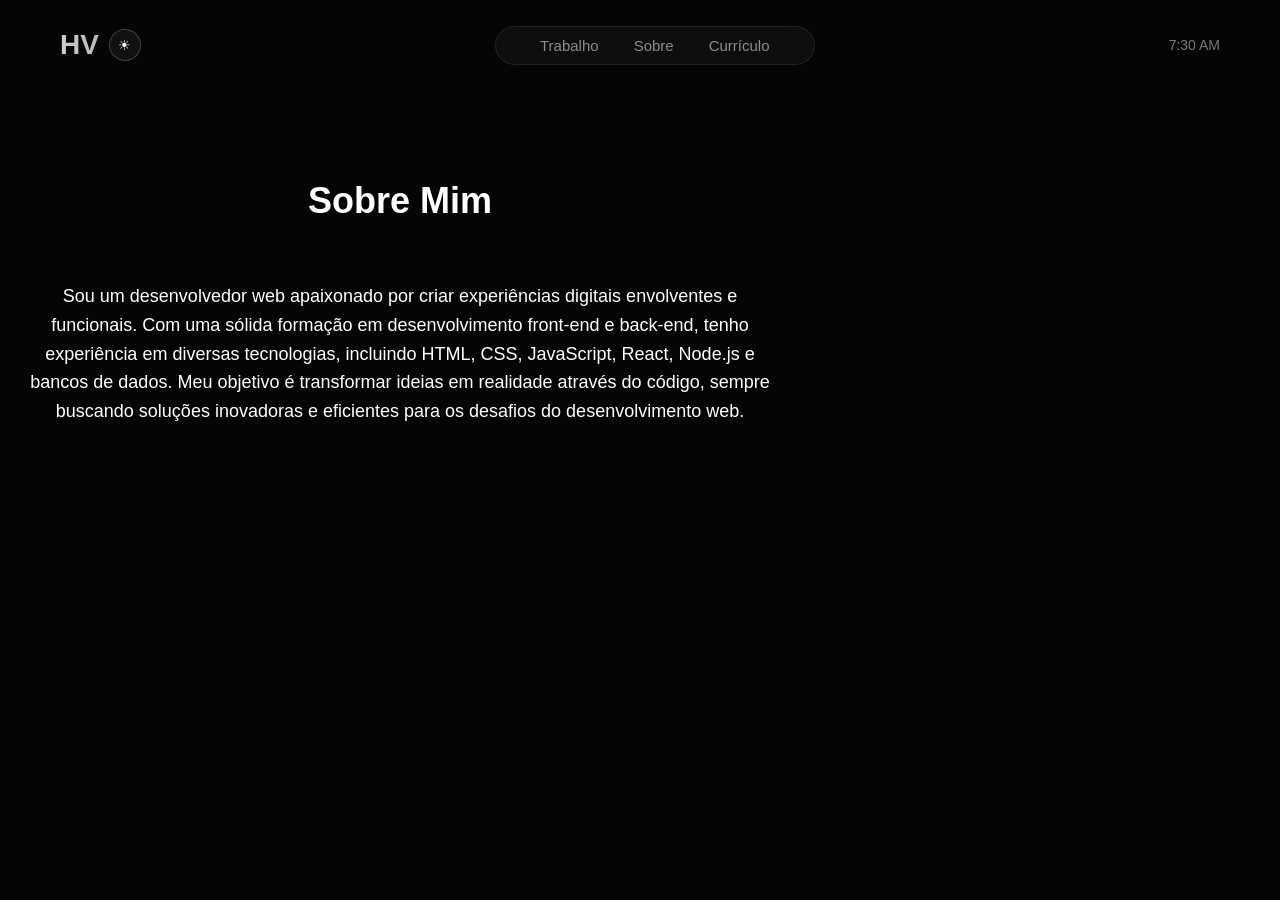
==== sobre.html @ da3f9784 "update add page about me" ====
<!DOCTYPE html>
<html lang="en">
<head>
    <meta charset="UTF-8">
    <meta name="viewport" content="width=device-width, initial-scale=1.0">
    <link href="https://fonts.googleapis.com/css2?family=Inter:wght@300;400;500;600&display=swap" rel="stylesheet">
    <link rel="stylesheet" href="style.css">


    <title>Sobre</title>
</head>
<body>
    <header class="header">

        <div class="logo">
            <a href="#inicio">
                <span class="logo-hv">HV</span>
            </a>

        <!-- Botão de tema -->
            <button id="theme-toggle" class="theme-toggle">
                ☀
            </button>
        </div>

        <!-- Menu -->
        <nav class="nav-container" id="menu">
            <ul class="nav-menu">
                <li><a href="index.html">Trabalho</a></li>
                <li><a href="sobre.html">Sobre</a></li>
                <li><a href="#Curriculo">Currículo</a></li>
            </ul>
        </nav>

        <!-- Hora -->
        <div class="time" id="time"></div>

    </header>

    <!-- Seção Sobre -->
    <section class="sobre">
        <h2>Sobre Mim</h2>
        <p>Sou um desenvolvedor web apaixonado por criar experiências digitais envolventes e funcionais. Com uma sólida formação em desenvolvimento front-end e back-end, tenho experiência em diversas tecnologias, incluindo HTML, CSS, JavaScript, React, Node.js e bancos de dados. Meu objetivo é transformar ideias em realidade através do código, sempre buscando soluções inovadoras e eficientes para os desafios do desenvolvimento web.</p>
    </section>

    <section class="content"></section>
    <script src="script.js"></script>
    
</body>
</html>
---- style.css ----
*{
    margin:0;
    padding:0;
    box-sizing:border-box;
}

body{
    padding-top:100px;
    background:#050505;
    font-family: Helvetica, Arial, sans-serif;
}

/* HEADER */

.header {
    top:0;
    width:100%;
    height:90px;
    display:flex;
    z-index:1000;
    padding:0 60px;
    position:fixed;
    align-items:center;
    justify-content:space-between;
}

/* LOGO */

.logo a {
    text-decoration:none;
}

.logo {
    display: flex;
    font-size:28px;
    font-weight:bold;
    align-items: center;
    gap: 10px;
}

.logo-hv {
    background: linear-gradient(270deg, #cccccc, #ffffff, #999999, #cccccc);
    background-size: 800% 800%;
    background-clip: text;
    -webkit-text-fill-color: transparent;
    animation: gradientAnimation 8s ease infinite;
}

/* BOTÃO DARK/LIGHT */

.theme-toggle {
    width:32px;
    height:32px;
    border-radius:50%;
    border:1px solid rgba(255,255,255,0.2);
    background:rgba(255,255,255,0.05);
    color:white;
    cursor:pointer;
    display:flex;
    align-items:center;
    justify-content:center;
    font-size:14px;
    transition:all .3s ease;
}

.theme-toggle:hover {
    background:rgba(255,255,255,0.15);
}

/* BOTAO MODO CLARO */

body.light-mode {
    background:#ffffff;
}

body.light-mode .hero {
    background:#ffffff;
}

body.light-mode .hero-content h1 {
    background-color: #111;
}

body.light-mode .hero-content p {
    color:#0505052a;
}

body.light-mode .nav-container {
    background:rgba(0,0,0,0.04);
    border:1px solid rgba(0,0,0,0.08);
}

body.light-mode .nav-menu a {
    color:#444;
}

body.light-mode .nav-menu a:hover {
    color:#000;
}

body.light-mode .time {
    color:#444;
}

body.light-mode .theme-toggle {
    color:#000;
    border:1px solid rgba(0,0,0,0.2);
}

body.light-mode .project-header h3,
body.light-mode .tags span {
    color:#111;
}

body.light-mode .project-info p {
    color: #05050581;
}

/* Animação do gradiente */
@keyframes gradientAnimation {
    0% { background-position: 0% 50%; }
    50% { background-position: 100% 50%; }
    100% { background-position: 0% 50%; }
}

/* NAV CONTAINER */

.nav-container {
    width:320px;
    display:flex;
    padding:10px 20px;
    border-radius:50px;
    align-items:center;
    justify-content:space-between;
    backdrop-filter: blur(12px);
    background:rgba(255,255,255,0.04);
    border:1px solid rgba(255,255,255,0.08);
    transition:all 0.45s cubic-bezier(.4,0,.2,1);
}

.nav-icon {
  display: flex;
  align-items: center;
  justify-content: center;
}

.circle {
    width: 26px;
    height: 26px;
    border-radius: 50%;
    border: 2px solid rgba(255, 255, 255, 0.25);
}

/* MENU CENTRAL */
.nav-menu {
    display: flex;
    list-style: none;
    gap: 35px;
    justify-content: center; /* centraliza horizontalmente */
    flex: 1; /* ocupa todo espaço central */
    transform: opacity 0.3s ease, transform 0.3s ease;
}

.nav-menu li {
    display: flex;
    align-items: center;
}

.nav-menu a {
    font-size: 15px;
    transition: 0.3s;
    color: #8c8c8c;
    text-decoration: none;
}

.nav-menu a:hover {
    color: white;
}

/* TIME */

.time {
    font-size:14px;
    color:#7a7a7a;
}


/* Seção Hero */
.hero {
    width: 100%;
    min-height: 30vh; /* altura menor, para ficar próximo ao menu */
    display: flex;
    justify-content: center;
    align-items: flex-start; /* alinha no topo da seção */
    text-align: center;
    background: #050505;
    padding: 2rem; /* mais espaço no topo */
}

.hero-content {
    margin-top: 1rem; /* distância do menu */
}

.hero-content h1 {
    font-size: 90px;
    font-weight: 1000;
    background-color: #f8f8f8;
    background-size: 800% 800%;
    background-clip: text;
    -webkit-text-fill-color: transparent;
    animation: gradientAnimation 8s ease infinite;
    margin-bottom: 0.5rem;
}

.hero-content p {
    font-size: 60px;
    font-weight: 1000;
    color: #6b6b6b;
    opacity: 0.8;
}

/* Projetos */

.projects {
    display:grid;
    max-width:1600px;
    align-items: center;
    justify-content: center;
    margin: auto;
    padding:80px 20px;
    grid-template-columns:1fr 1fr;
    gap:60px;
}

.project-card {
    display:flex;
    flex-direction:column;
}

.project-media img {
    width: 827.5px;
    height: 514.31px;
    border-radius:8px;
}

.project-info {
    margin-top:16px;
}

.project-header {
    display:flex;
    justify-content:space-between;
    align-items:center;
}

.project-header h3 {
    color: #fff;
    font-size:20px;
    font-weight:600;
}

.tags span {
    color: #fff;
    font-size:11px;
    border:1px solid #ccc;
    padding:4px 8px;
    border-radius:4px;
    margin-left:6px;
}

.project-info p {
    margin-top:8px;
    color:#fff;
    font-size:14px;
}

@media (max-width:768px) {
    .projects {
        grid-template-columns:1fr;
    }
}


/* Seção Sobre */
.sobre {
    display: flex;
    flex-direction: column;
    align-items: center;
    justify-content: center;
    padding: 80px 20px;
    gap: 40px;
}

.sobre {
    max-width: 800px;
    text-align: center;
}

.sobre h2 {
    font-size: 36px;
    color: #ffffff;
    margin-bottom: 20px;
}

.sobre p {
    font-size: 18px;
    color: #ffffff;
    line-height: 1.6;
}
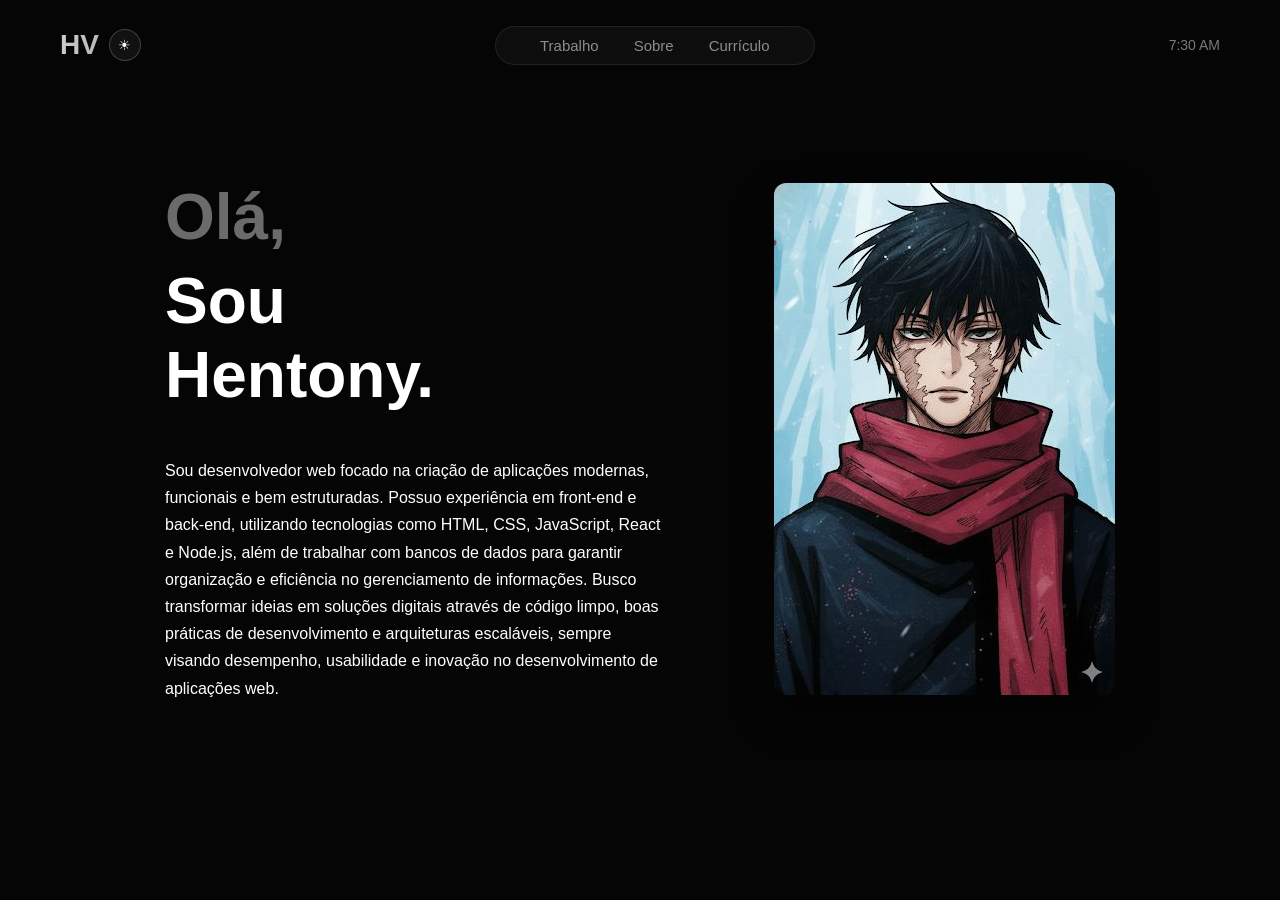
==== commit 50c87e0e: "update about aprimorando tela "sobre" e add parte "contato" em inico" ====
--- a/sobre.html
+++ b/sobre.html
@@ -5,7 +5,6 @@
     <meta name="viewport" content="width=device-width, initial-scale=1.0">
     <link href="https://fonts.googleapis.com/css2?family=Inter:wght@300;400;500;600&display=swap" rel="stylesheet">
     <link rel="stylesheet" href="style.css">
-
 
     <title>Sobre</title>
 </head>
@@ -36,12 +35,21 @@
         <div class="time" id="time"></div>
 
     </header>
-
-    <!-- Seção Sobre -->
-    <section class="sobre">
-        <h2>Sobre Mim</h2>
-        <p>Sou um desenvolvedor web apaixonado por criar experiências digitais envolventes e funcionais. Com uma sólida formação em desenvolvimento front-end e back-end, tenho experiência em diversas tecnologias, incluindo HTML, CSS, JavaScript, React, Node.js e bancos de dados. Meu objetivo é transformar ideias em realidade através do código, sempre buscando soluções inovadoras e eficientes para os desafios do desenvolvimento web.</p>
-    </section>
+    
+    <div class="container">
+        <div class="about">
+            <div class="about-intro">
+                <h1 id="apresentacao">Olá,</h1>
+                <h1 id="apresentacao-nome">Sou<br>Hentony.</h1>
+                <div class="small-divider"></div>
+                <p>Sou desenvolvedor web focado na criação de aplicações modernas, funcionais e bem estruturadas. Possuo experiência em front-end e back-end, utilizando tecnologias como HTML, CSS, JavaScript, React e Node.js, além de trabalhar com bancos de dados para garantir organização e eficiência no gerenciamento de informações.
+Busco transformar ideias em soluções digitais através de código limpo, boas práticas de desenvolvimento e arquiteturas escaláveis, sempre visando desempenho, usabilidade e inovação no desenvolvimento de aplicações web.</p>
+            </div>
+            <div class="about-me">
+                <img src="img-portfolio.jpg" alt="img_ilustrativa">
+            </div>
+        </div>
+    </div>
 
     <section class="content"></section>
     <script src="script.js"></script>
--- a/style.css
+++ b/style.css
@@ -138,19 +138,6 @@
     transition:all 0.45s cubic-bezier(.4,0,.2,1);
 }
 
-.nav-icon {
-  display: flex;
-  align-items: center;
-  justify-content: center;
-}
-
-.circle {
-    width: 26px;
-    height: 26px;
-    border-radius: 50%;
-    border: 2px solid rgba(255, 255, 255, 0.25);
-}
-
 /* MENU CENTRAL */
 .nav-menu {
     display: flex;
@@ -184,6 +171,15 @@
     color:#7a7a7a;
 }
 
+/* CONTAINER */
+
+.container {
+    display: block;
+    align-content: center;
+    margin: auto;
+    max-width: 950px;
+    padding-bottom: 1rem;
+}
 
 /* Seção Hero */
 .hero {
@@ -219,28 +215,96 @@
     opacity: 0.8;
 }
 
+/* SEÇÃO TRAJETÓRIA */
+
+.journey {
+    width:100%;
+    display:grid;
+    justify-content:center;
+    align-items: center;
+    padding: 60px 5px;
+}
+
+.journey-container {
+    width:100%;
+    max-width:1200px;
+    display:grid;
+    grid-template-columns:repeat(3,1fr);
+    gap: 140px;
+}
+
+.journey-col h4{
+    font-size:13px;
+    letter-spacing:1px;
+    color:#6b6b6b;
+    margin-bottom:12px;
+}
+
+.journey-col p{
+    font-size:14px;
+    color:#ffffff;
+    margin-bottom:6px;
+}
+
+/* LIGHT MODE */
+
+body.light-mode .journey-col p{
+    color:#111;
+}
+
+body.light-mode .journey-col h4{
+    color:#666;
+}
+
+/* RESPONSIVO */
+
+@media (max-width:768px){
+
+    .journey-container{
+        grid-template-columns:1fr;
+        gap:40px;
+    }
+
+}
+
 /* Projetos */
 
 .projects {
-    display:grid;
+    display: grid;
     max-width:1600px;
     align-items: center;
     justify-content: center;
-    margin: auto;
-    padding:80px 20px;
-    grid-template-columns:1fr 1fr;
+    margin: 0;
+    padding: 40px 10px;
     gap:60px;
 }
 
+/* TITULO PROJETOS */
+
+.projects-title {
+    display:flex;
+    align-items:center;
+    gap:10px;
+}
+
+.projects-title h1 {
+    font-size: 40px;
+    font-weight: 1000;
+    color: #6b6b6b;
+    opacity: 0.8;
+}
+
+/* CARD PROJETOS */
+
 .project-card {
     display:flex;
     flex-direction:column;
 }
 
 .project-media img {
-    width: 827.5px;
-    height: 514.31px;
-    border-radius:8px;
+    width: 100%;
+    height: auto;
+    border-radius: 8px;
 }
 
 .project-info {
@@ -280,31 +344,99 @@
     }
 }
 
-
-/* Seção Sobre */
-.sobre {
+/* CONTATO */
+
+.contact{
+    width:100%;
+    padding:40px 10px;
+}
+
+.contact-title{
+    display:flex;
+    align-items:center;
+}
+
+.contact-title h2{
+    font-size:36px;
+    color:#fff;
+}
+
+.social-links{
+    display:flex;
+    gap:20px;
+    margin:25px 0 40px;
+}
+
+.social-links a{
+    font-size:15px;
+    color:#fff;
+    text-decoration:none;
+    transition:0.3s;
+}
+
+.social-links a:hover{
+    opacity:0.7;
+}
+
+.copyright{
+    font-size:14px;
+    color:#6b6b6b;
+}
+
+
+
+/* ------------------------------------------------------------- */
+
+/* SEÇÃO ABOUT */
+
+.about {
     display: flex;
+    align-items: center;
+    justify-content: space-between;
+    padding: 80px 0;
+    gap: 80px;
+}
+
+.about-intro {
+    max-width: 500px;
+}
+
+.about-intro h1 {
+    font-size: 64px;
+    color: #ffffff;
+    margin-bottom: 10px;
+}
+
+#apresentacao {
+    color: #6b6b6b;
+}
+
+#apresentacao-nome {
+    padding-bottom: 35px;
+}
+
+.about-intro p {
+    font-size: 16px;
+    color: #ffffff;
+    line-height: 1.7;
+}
+
+.about-me img {
+    width: 100%;
+    border-radius: 12px;
+    object-fit: cover;
+    box-shadow: 0 20px 40px rgba(0,0,0,0.4);
+}
+
+@media (max-width: 900px) {
+
+.about {
     flex-direction: column;
-    align-items: center;
-    justify-content: center;
-    padding: 80px 20px;
-    gap: 40px;
-}
-
-.sobre {
-    max-width: 800px;
     text-align: center;
 }
 
-.sobre h2 {
-    font-size: 36px;
-    color: #ffffff;
-    margin-bottom: 20px;
-}
-
-.sobre p {
-    font-size: 18px;
-    color: #ffffff;
-    line-height: 1.6;
-}
-
+.about-intro {
+    max-width: 100%;
+}
+
+}
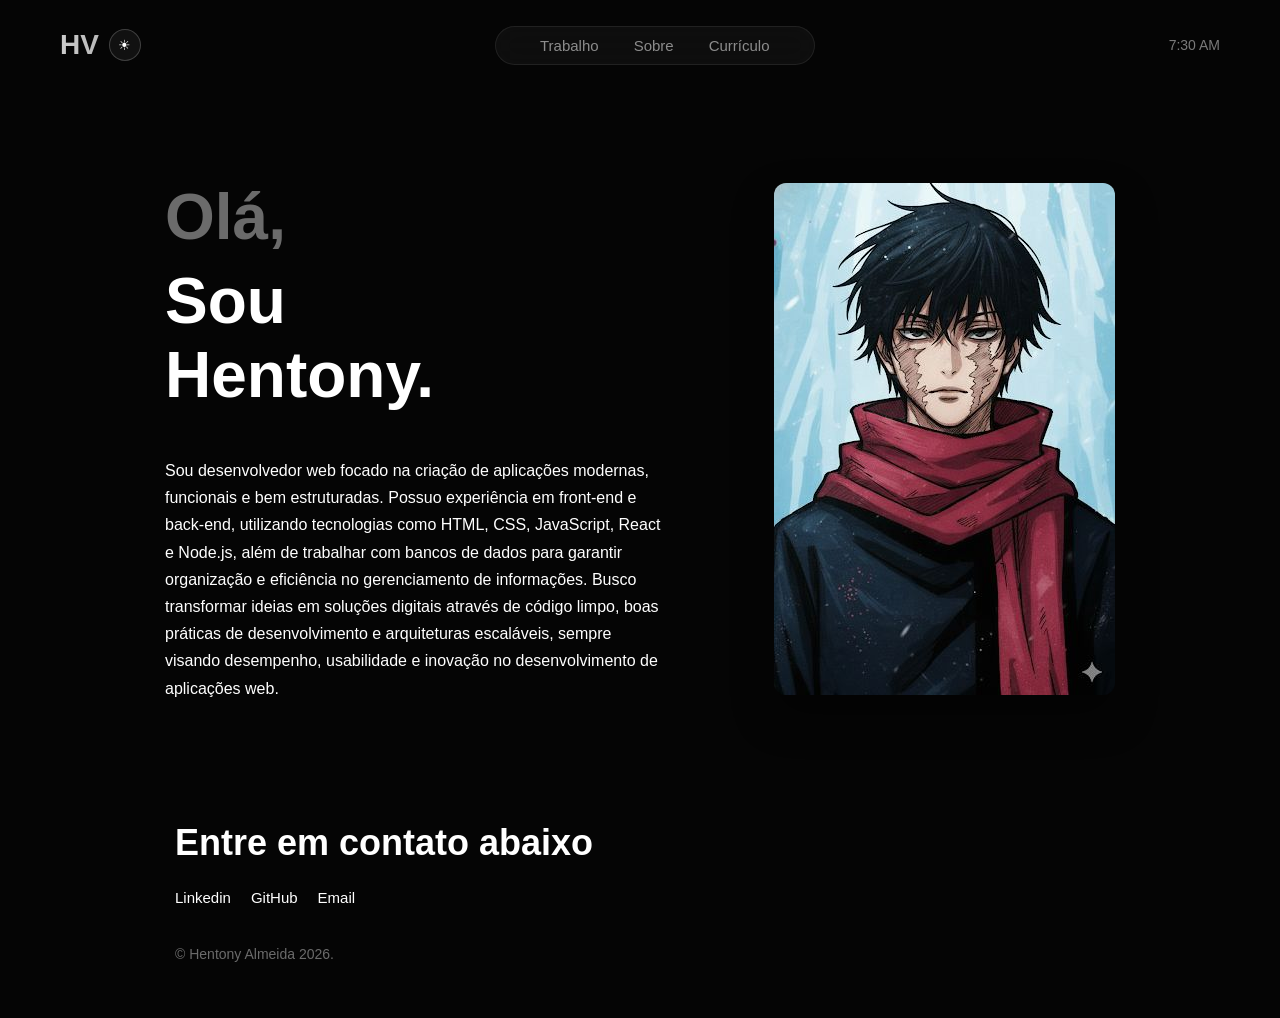
==== commit 6a2c0a66: "update add contato em tela sobre" ====
--- a/sobre.html
+++ b/sobre.html
@@ -49,6 +49,22 @@
                 <img src="img-portfolio.jpg" alt="img_ilustrativa">
             </div>
         </div>
+
+        <section class="contact">
+
+            <div class="contact-title">
+                <h2>Entre em contato abaixo</h2>
+            </div>
+
+            <div class="social-links">
+                <a href="#">Linkedin</a>
+                <a href="#">GitHub</a>
+                <a href="#">Email</a>
+            </div>
+
+            <p class="copyright">© Hentony Almeida 2026.</p>
+
+        </section>
     </div>
 
     <section class="content"></section>
